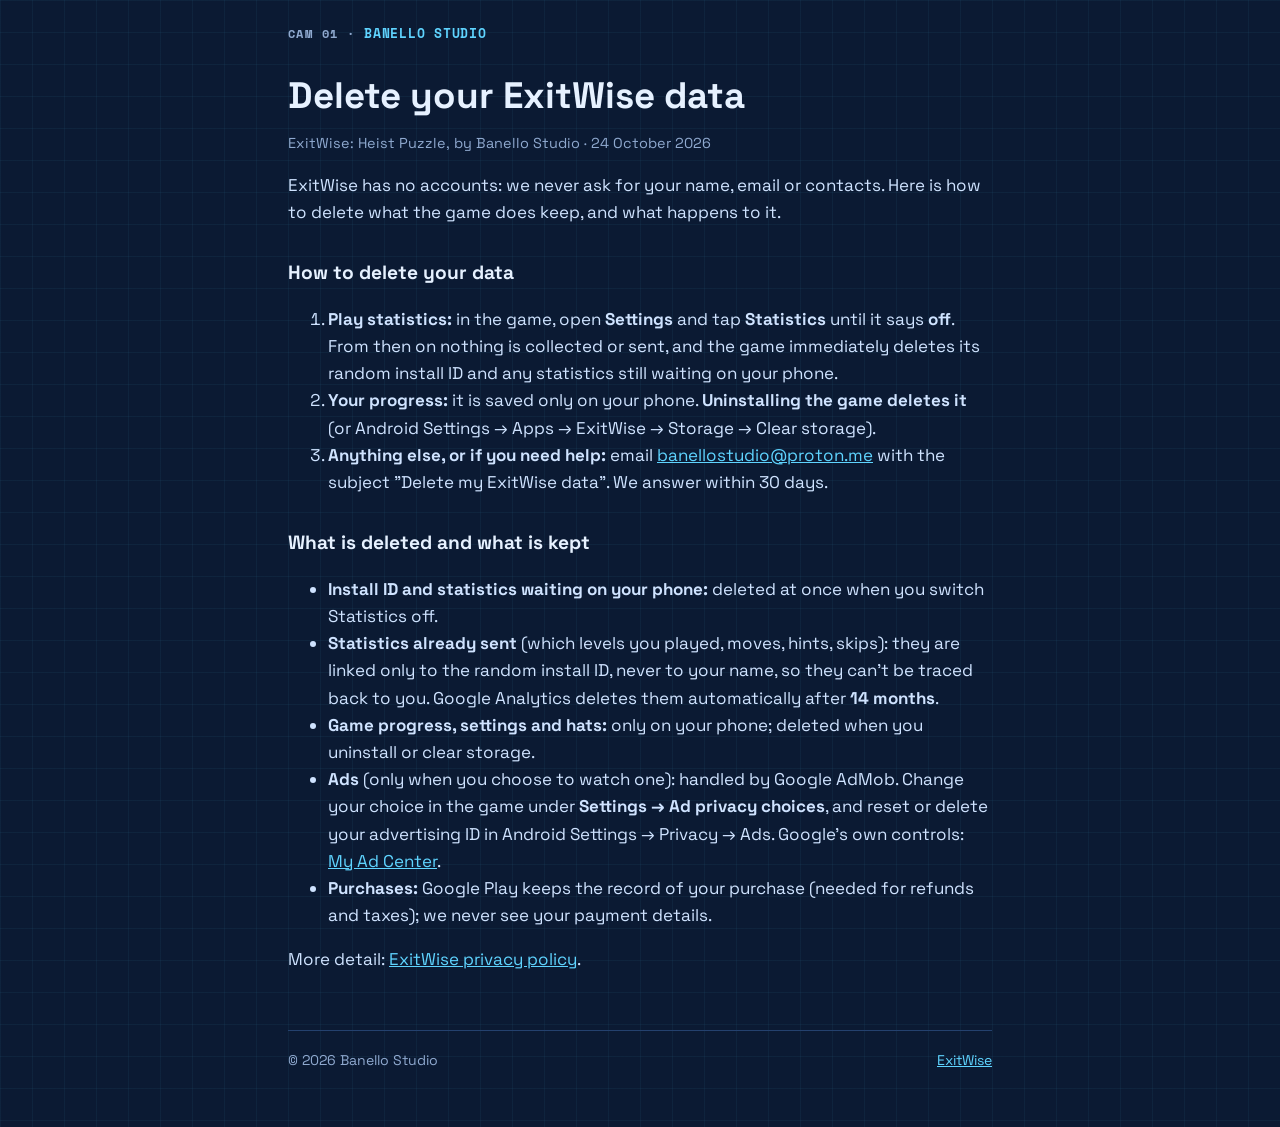
==== delete-data.html @ e3bef0e7 "Add "Delete your ExitWise data" page; link it from the privacy policy Co-Authored-By: Claude Opus 5." ====
<!doctype html>
<html lang="en">
<head>
<meta charset="utf-8">
<meta name="viewport" content="width=device-width, initial-scale=1">
<title>Delete your ExitWise data</title>
<meta name="description" content="How to delete your data from ExitWise by Banello Studio: what is deleted, what is kept and for how long.">
<link rel="icon" href="favicon.png" type="image/png">
<link rel="stylesheet" href="style.css">
</head>
<body>
<div class="wrap doc">
  <header class="top">
    <div class="rec">CAM 01 &middot; <a href="index.html" style="text-decoration:none">Banello Studio</a></div>
  </header>
  <main>
    <h1>Delete your ExitWise data</h1>
    <p class="meta">ExitWise: Heist Puzzle, by Banello Studio &middot; 24 October 2026</p>

    <p>ExitWise has no accounts: we never ask for your name, email or contacts. Here is how to delete what the
      game does keep, and what happens to it.</p>

    <h2>How to delete your data</h2>
    <ol>
      <li><b>Play statistics:</b> in the game, open <b>Settings</b> and tap <b>Statistics</b> until it says
        <b>off</b>. From then on nothing is collected or sent, and the game immediately deletes its random install
        ID and any statistics still waiting on your phone.</li>
      <li><b>Your progress:</b> it is saved only on your phone. <b>Uninstalling the game deletes it</b> (or Android
        Settings &rarr; Apps &rarr; ExitWise &rarr; Storage &rarr; Clear storage).</li>
      <li><b>Anything else, or if you need help:</b> email
        <a href="mailto:banellostudio@proton.me?subject=Delete%20my%20ExitWise%20data">banellostudio@proton.me</a>
        with the subject "Delete my ExitWise data". We answer within 30 days.</li>
    </ol>

    <h2>What is deleted and what is kept</h2>
    <ul>
      <li><b>Install ID and statistics waiting on your phone:</b> deleted at once when you switch Statistics off.</li>
      <li><b>Statistics already sent</b> (which levels you played, moves, hints, skips): they are linked only to the
        random install ID, never to your name, so they can't be traced back to you. Google Analytics deletes them
        automatically after <b>14 months</b>.</li>
      <li><b>Game progress, settings and hats:</b> only on your phone; deleted when you uninstall or clear storage.</li>
      <li><b>Ads</b> (only when you choose to watch one): handled by Google AdMob. Change your choice in the game under
        <b>Settings &rarr; Ad privacy choices</b>, and reset or delete your advertising ID in Android Settings
        &rarr; Privacy &rarr; Ads. Google's own controls: <a href="https://myadcenter.google.com">My Ad Center</a>.</li>
      <li><b>Purchases:</b> Google Play keeps the record of your purchase (needed for refunds and taxes); we never
        see your payment details.</li>
    </ul>

    <p>More detail: <a href="privacy.html">ExitWise privacy policy</a>.</p>
  </main>
  <footer>
    <span>&copy; 2026 Banello Studio</span>
    <span><a href="index.html">ExitWise</a></span>
  </footer>
</div>
</body>
</html>
---- style.css ----
/* Banello Studio / ExitWise: the game's Night Blueprint look. Fonts are bundled (OFL),
   so the site loads nothing from other servers. */
@font-face { font-family: "Space Grotesk"; src: url("fonts/SpaceGrotesk.ttf") format("truetype"); font-weight: 300 700; font-display: swap; }
@font-face { font-family: "Space Mono"; src: url("fonts/SpaceMono-Regular.ttf") format("truetype"); font-weight: 400; font-display: swap; }
@font-face { font-family: "Space Mono"; src: url("fonts/SpaceMono-Bold.ttf") format("truetype"); font-weight: 700; font-display: swap; }

:root {
  --paper: #0b1a33; --card: #0e2142; --line: #24416e; --ink: #cfe3ff; --text: #e6f1ff;
  --muted: #8fa9cf; --cyan: #5fd4ff; --yellow: #ffd23f; --magenta: #ff4d8d; --mint: #5eead4;
  color-scheme: dark;
}
* { box-sizing: border-box; }
html { -webkit-text-size-adjust: 100%; }
body {
  margin: 0; background: var(--paper); color: var(--text);
  font: 17px/1.6 "Space Grotesk", system-ui, sans-serif;
  background-image: linear-gradient(rgba(95,212,255,.05) 1px, transparent 1px),
    linear-gradient(90deg, rgba(95,212,255,.05) 1px, transparent 1px);
  background-size: 32px 32px;
}
a { color: var(--cyan); }
a:focus-visible { outline: 2px solid var(--cyan); outline-offset: 3px; border-radius: 4px; }
.wrap { max-width: 64rem; margin: 0 auto; padding: 24px 16px 56px; }
.rec { font: 700 .75rem "Space Mono", monospace; letter-spacing: .12em; text-transform: uppercase; color: var(--muted); }
.rec b { color: var(--magenta); }
header.top { display: flex; justify-content: space-between; align-items: center; gap: 12px; flex-wrap: wrap; }
header.top a { font: 700 .8rem "Space Mono", monospace; text-decoration: none; letter-spacing: .06em; }

/* Landing */
.hero { display: grid; grid-template-columns: minmax(0, 1.2fr) minmax(0, 1fr); gap: 40px; align-items: center; margin-top: 40px; }
@media (max-width: 760px) { .hero { grid-template-columns: 1fr; gap: 28px; margin-top: 24px; } }
.logo { width: min(100%, 420px); height: auto; display: block; margin-left: -12px; }
.tag { font: 700 .9rem "Space Mono", monospace; color: var(--cyan); letter-spacing: .14em; margin: 8px 0 0; }
h1 { font-size: clamp(1.6rem, 4vw, 2.3rem); line-height: 1.15; margin: 18px 0 12px; text-wrap: balance; }
.lede { color: var(--ink); max-width: 36rem; }
.soon { display: inline-block; margin-top: 18px; padding: 10px 18px; border-radius: 10px; background: var(--yellow);
  color: #1a1300; font-weight: 700; }
.phone { justify-self: center; width: min(100%, 300px); aspect-ratio: 9 / 16; border-radius: 28px; overflow: hidden;
  border: 2px solid var(--cyan); box-shadow: 0 0 40px rgba(95,212,255,.25); background: #000; }
.phone video { width: 100%; height: 100%; object-fit: cover; display: block; }
.points { display: grid; grid-template-columns: repeat(auto-fit, minmax(14rem, 1fr)); gap: 14px; margin-top: 48px; padding: 0; list-style: none; }
.points li { background: var(--card); border: 1px solid var(--line); border-radius: 12px; padding: 14px 16px; color: var(--ink); }
.points b { color: var(--text); display: block; margin-bottom: 2px; }
.follow { margin-top: 44px; display: flex; flex-wrap: wrap; gap: 10px; align-items: center; }
.follow a { text-decoration: none; border: 1px solid var(--line); border-radius: 999px; padding: 6px 14px;
  font: 700 .82rem "Space Mono", monospace; }
.follow a:hover { border-color: var(--cyan); }
footer { margin-top: 56px; padding-top: 18px; border-top: 1px solid var(--line); color: var(--muted); font-size: .88rem;
  display: flex; flex-wrap: wrap; gap: 8px 24px; justify-content: space-between; }

/* Policy */
.doc { max-width: 46rem; }
.doc h1 { margin-top: 32px; }
.doc h2 { font-size: 1.2rem; margin: 32px 0 6px; color: var(--text); }
.doc p, .doc li { color: var(--ink); }
.doc .meta { color: var(--muted); font-size: .9rem; }
.todo { background: rgba(255,210,63,.15); color: var(--yellow); border-radius: 4px; padding: 0 4px; }
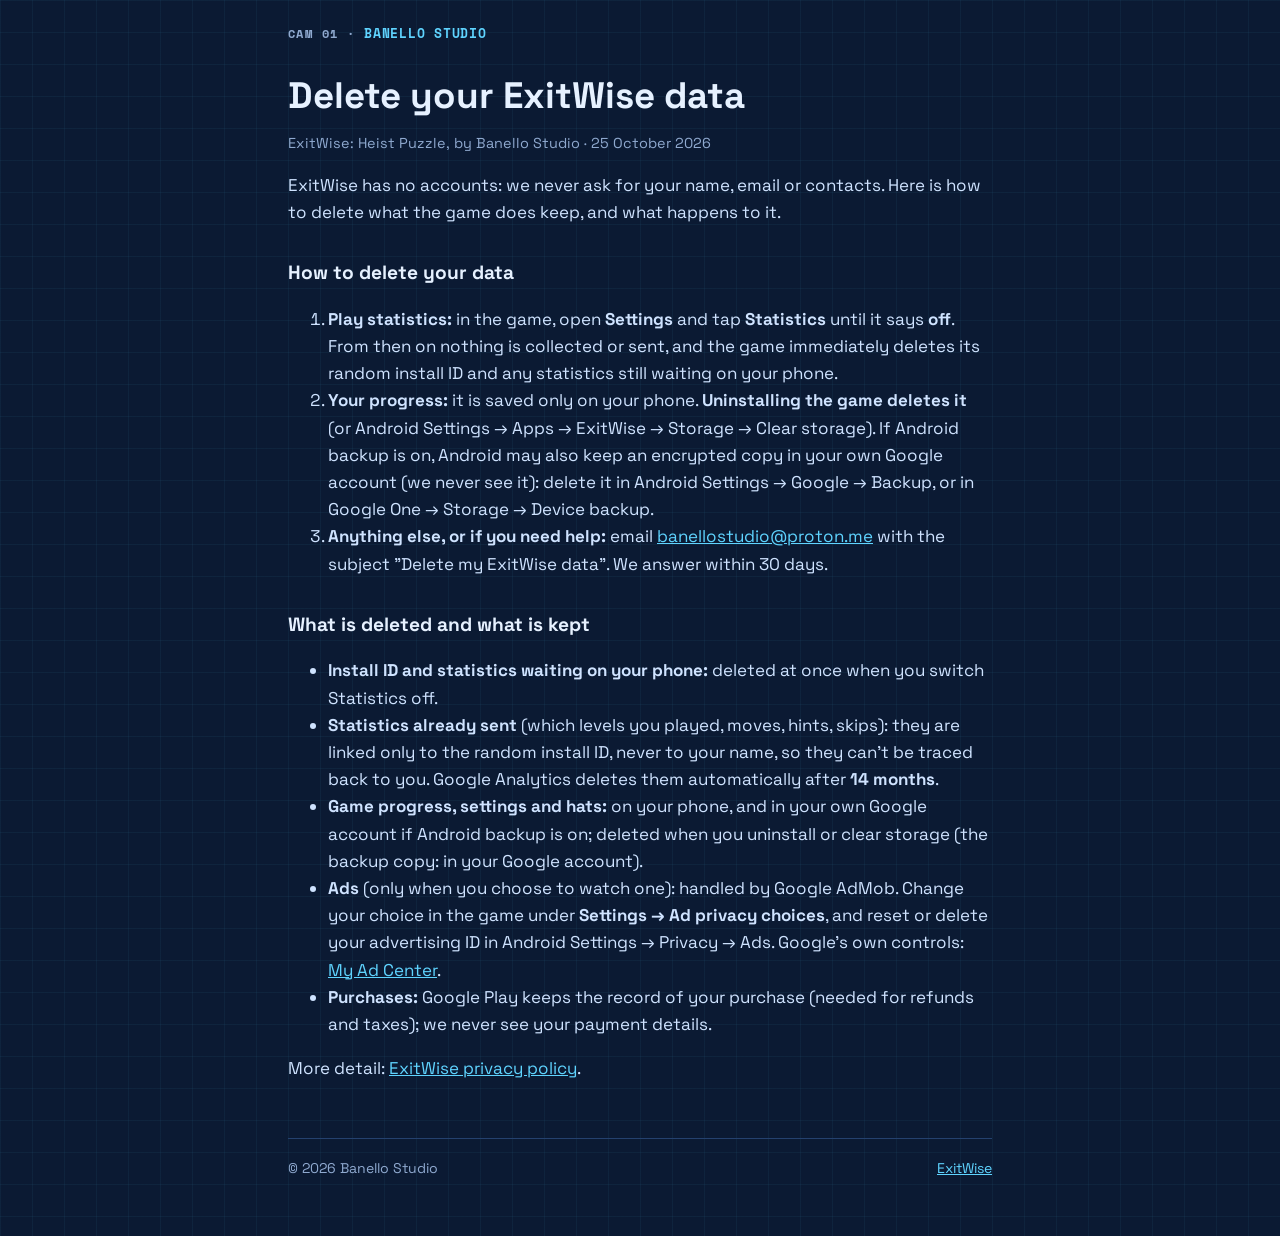
==== commit 2dca3ea6: "Privacy policy and delete-data page: Android backup of game progress (25 October 2026)" ====
--- a/delete-data.html
+++ b/delete-data.html
@@ -15,7 +15,7 @@
   </header>
   <main>
     <h1>Delete your ExitWise data</h1>
-    <p class="meta">ExitWise: Heist Puzzle, by Banello Studio &middot; 24 October 2026</p>
+    <p class="meta">ExitWise: Heist Puzzle, by Banello Studio &middot; 25 October 2026</p>
 
     <p>ExitWise has no accounts: we never ask for your name, email or contacts. Here is how to delete what the
       game does keep, and what happens to it.</p>
@@ -26,7 +26,9 @@
         <b>off</b>. From then on nothing is collected or sent, and the game immediately deletes its random install
         ID and any statistics still waiting on your phone.</li>
       <li><b>Your progress:</b> it is saved only on your phone. <b>Uninstalling the game deletes it</b> (or Android
-        Settings &rarr; Apps &rarr; ExitWise &rarr; Storage &rarr; Clear storage).</li>
+        Settings &rarr; Apps &rarr; ExitWise &rarr; Storage &rarr; Clear storage). If Android backup is on, Android may
+        also keep an encrypted copy in your own Google account (we never see it): delete it in Android Settings
+        &rarr; Google &rarr; Backup, or in Google One &rarr; Storage &rarr; Device backup.</li>
       <li><b>Anything else, or if you need help:</b> email
         <a href="mailto:banellostudio@proton.me?subject=Delete%20my%20ExitWise%20data">banellostudio@proton.me</a>
         with the subject "Delete my ExitWise data". We answer within 30 days.</li>
@@ -38,7 +40,8 @@
       <li><b>Statistics already sent</b> (which levels you played, moves, hints, skips): they are linked only to the
         random install ID, never to your name, so they can't be traced back to you. Google Analytics deletes them
         automatically after <b>14 months</b>.</li>
-      <li><b>Game progress, settings and hats:</b> only on your phone; deleted when you uninstall or clear storage.</li>
+      <li><b>Game progress, settings and hats:</b> on your phone, and in your own Google account if Android backup is
+        on; deleted when you uninstall or clear storage (the backup copy: in your Google account).</li>
       <li><b>Ads</b> (only when you choose to watch one): handled by Google AdMob. Change your choice in the game under
         <b>Settings &rarr; Ad privacy choices</b>, and reset or delete your advertising ID in Android Settings
         &rarr; Privacy &rarr; Ads. Google's own controls: <a href="https://myadcenter.google.com">My Ad Center</a>.</li>
